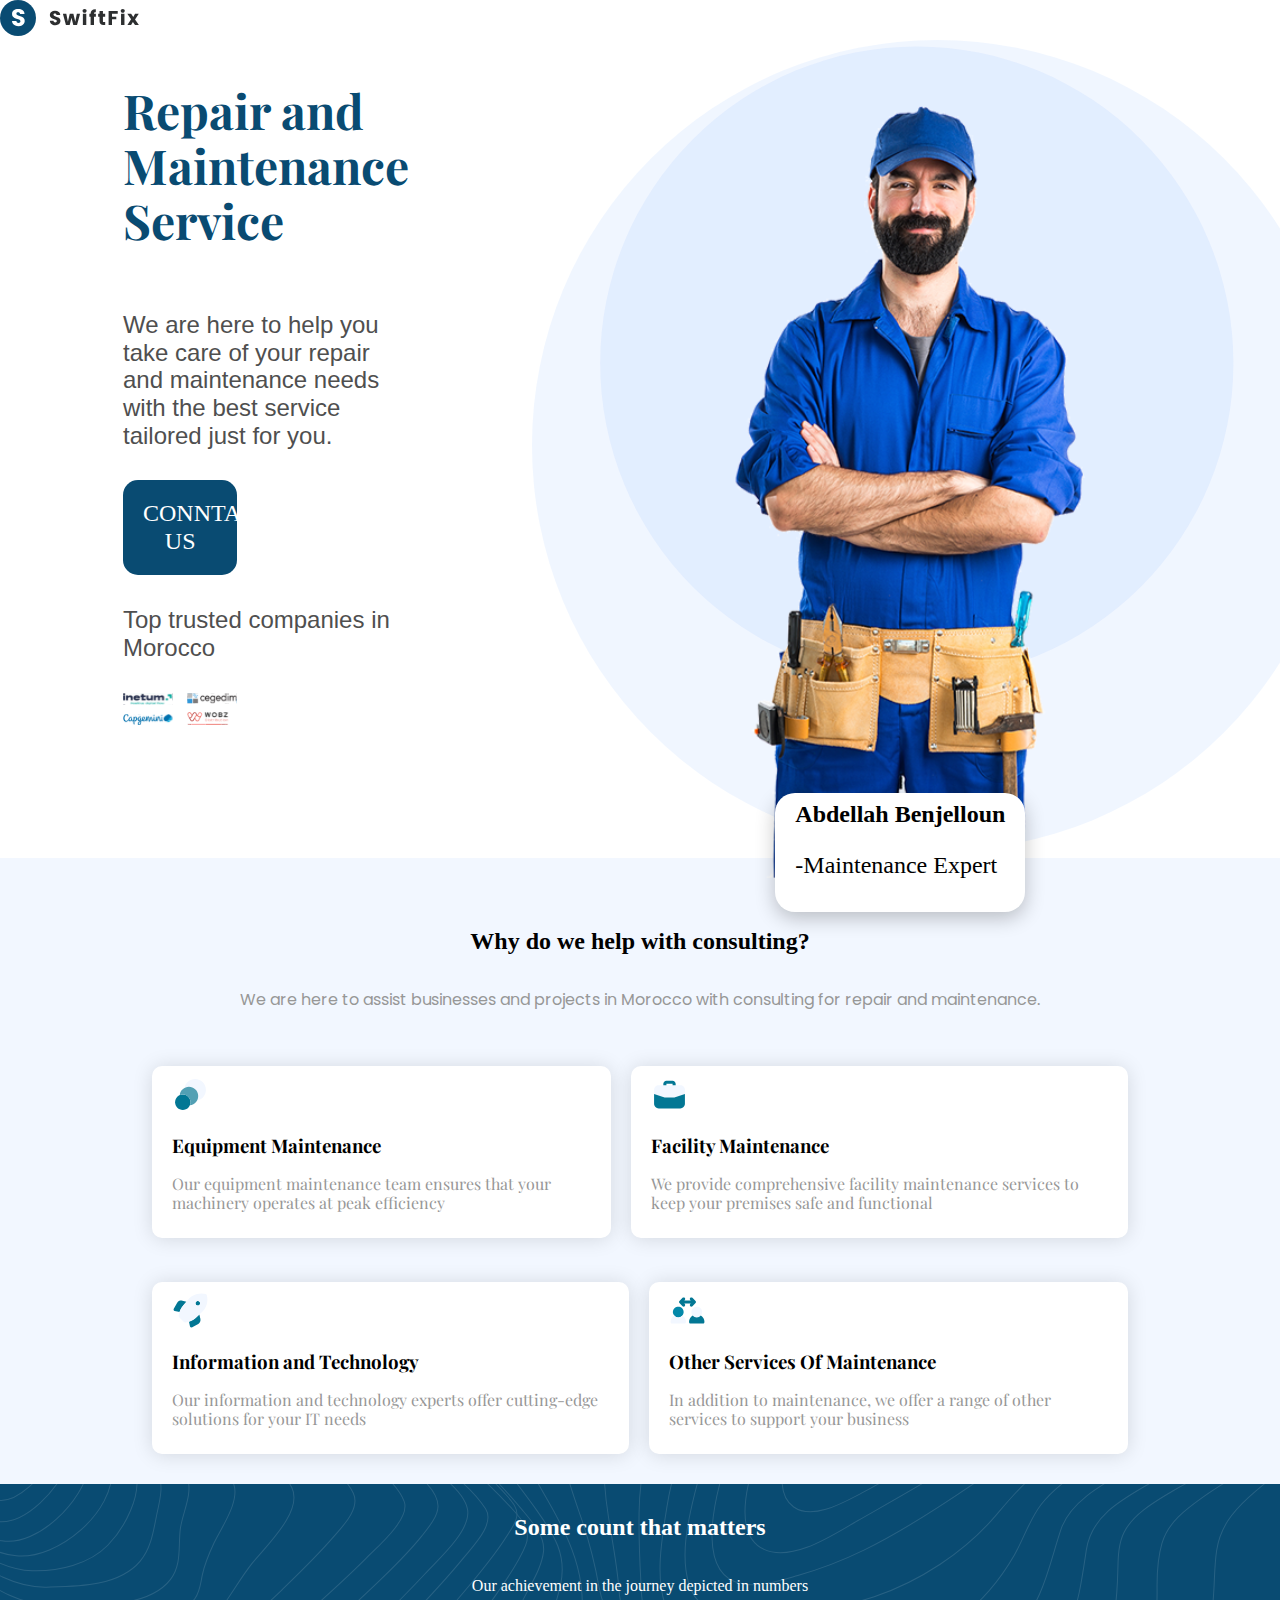
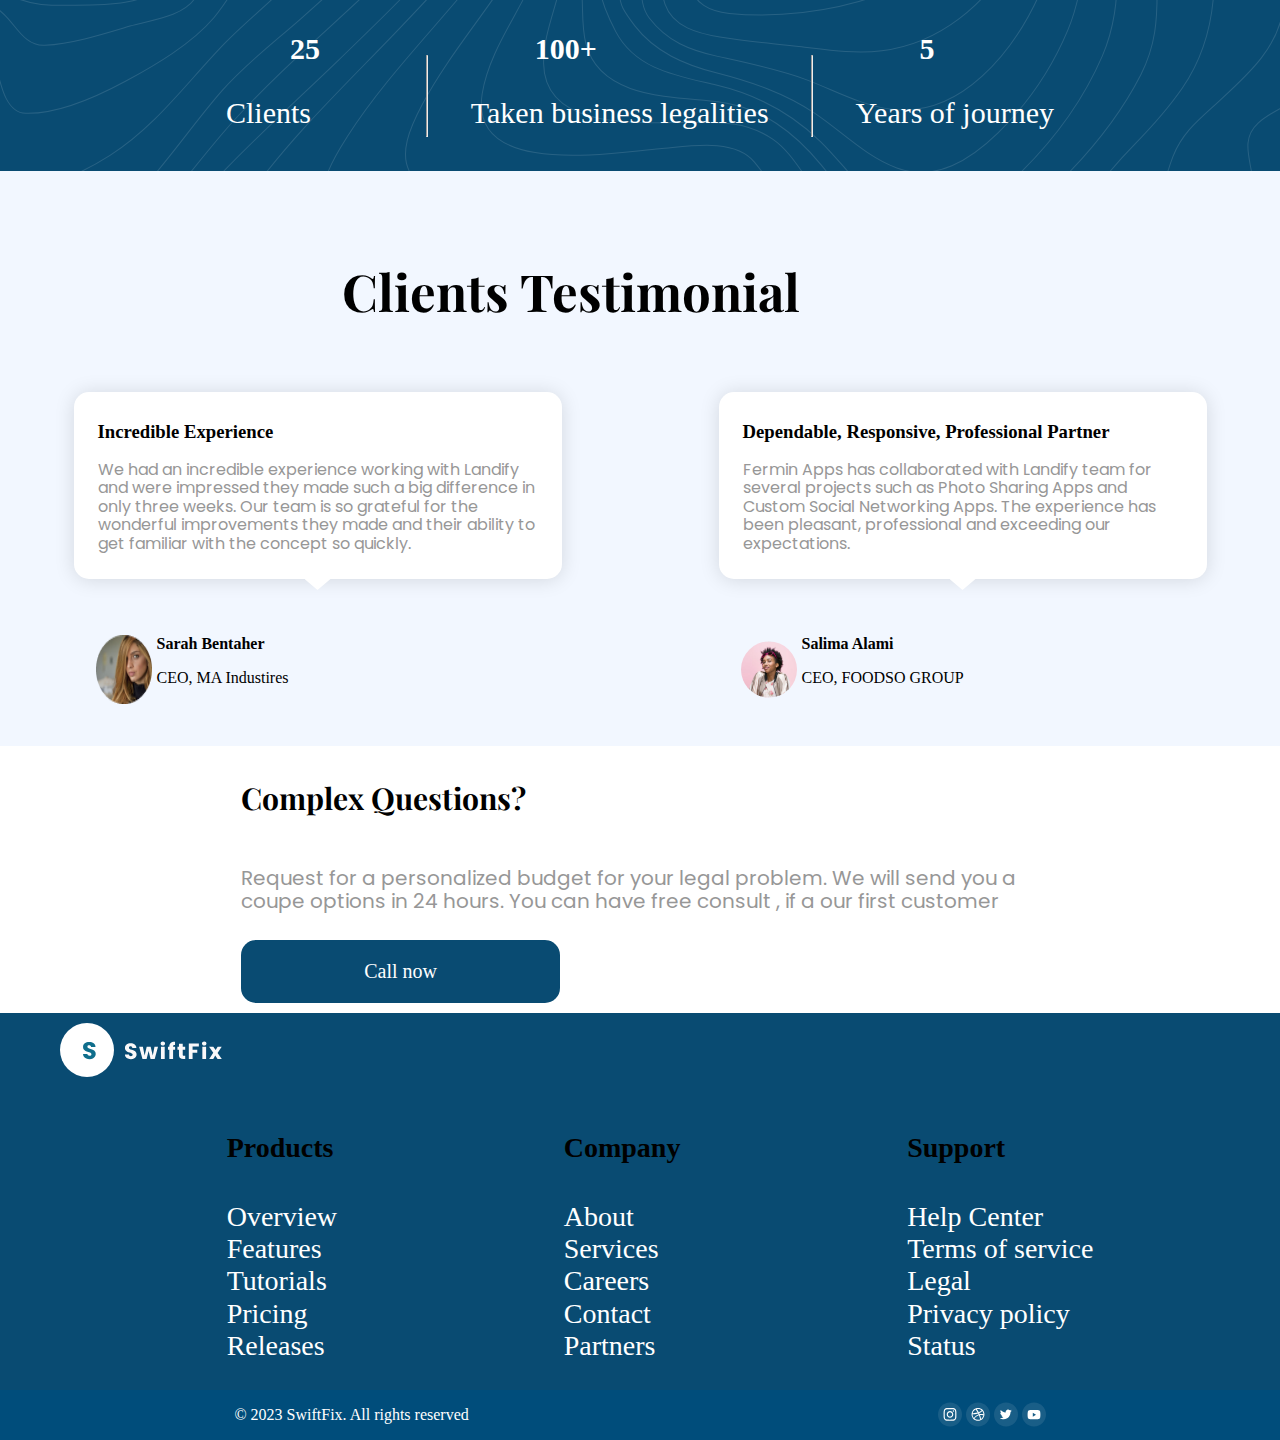
==== index.html @ be4c10df "Responsive_SwiftFix" ====
<!DOCTYPE html>
<html lang="en">
<head>
    <meta charset="UTF-8">
    <meta name="viewport" content="width=device-width, initial-scale=1.0">
    <title>SwiftFix</title>
    <link rel="preconnect" href="https://fonts.googleapis.com">
    <link rel="preconnect" href="https://fonts.gstatic.com" crossorigin>
    <link href="https://fonts.googleapis.com/css2?family=Poppins&display=swap" rel="stylesheet">
    <link href="https://fonts.googleapis.com/css2?family=Playfair+Display&display=swap" rel="stylesheet">
    <link href="https://fonts.googleapis.com/css2?family=Inter&family=Playfair+Display&display=swap" rel="stylesheet">
    <link href="https://fonts.googleapis.com/css2?family=Inter&family=Playfair+Display&family=Poppins:wght@800&display=swap" rel="stylesheet">
    <link href="https://fonts.googleapis.com/css2?family=Inter&family=Playfair+Display:wght@400;900&family=Poppins:wght@800&display=swap" rel="stylesheet">
    <link rel="stylesheet" href="styles/style.css">
    <link rel="stylesheet" href="styles/normalize.css">
</head>
<body>
   <header class="navbar">
    <div class="logo">
        <img src="images/Logo.svg" alt="logo de l'entreprise">
    </div>
    <!-- <ul class="navBar_menu">
        <li class="navbar_item" ><a class="nav_link" href="contact.html">CONTACT</a> </li>
        <li class="navbar_item" ><a class="nav_link" href="#testimonoals">TESTIMONIALS</a> </li>
        <li class="navbar_item"><a class="nav_link" href="about.html">ABOUT</a> </li>
        <li class="navbar_item" ><a class="nav_link"href="service.html">SERVICE</a> </li>
        
    </ul>
    <div class="humburger">
        <span class="bar"></span>
        <span class="bar"></span>
        <span class="bar"></span>
    </div> -->
   </header> 
   <section class="container">
    <div class="first_part">
        <h1>Repair and Maintenance Service</h1>
        <p>We are here to help you take care of your repair and maintenance needs with the best service tailored just for you.</p>
        <button >CONNTACT US</button>
        <p > Top trusted companies in Morocco</p>
        <img src="images/companies.svg" alt="Top trusted companies " >
    </div>
     <div class="second_part">
        <div class="first_img" >
            <img src="images/arriere_plan.svg" alt="arriere plan (blue cercles)" >
        </div>
        <div class="second_img" >
            <img src="images/l'agent.svg" alt="un agent de la societe">
        </div>
        <div class="carte">
            <strong >Abdellah Benjelloun</strong>
            <p >-Maintenance Expert</p>
        </div>
    </div> 
   </section>
   <section class="service_section">
    <div class="consulting">
        <h2>Why do we help with consulting?</h2>
        <p>We are here to assist businesses and projects in Morocco with consulting for repair and maintenance.</p>
    </div>
    <div class="cartes_service">
        <div class="services">
            
            <div class="service_box">
                <img src="images/logo_maintenance.svg" alt="">
                <h3 class="title_size">Equipment Maintenance</h3>
                <p class="paragraph_size">Our equipment maintenance team ensures that your machinery operates at peak efficiency</p>
            </div>
            <div class="service_box">
                <img src="images/Bag.svg" alt="">
                <h3 class="title_size">Facility Maintenance</h3>
                <p class="paragraph_size">We provide comprehensive facility maintenance services to keep your premises safe and functional</p>
            </div>
        </div>
        <div class="services">
            <div class="service_box">
                <img src="images/Rocket.svg" alt="">
                <h3 class="title_size">Information and Technology</h3>
                <p class="paragraph_size">Our information and technology experts offer cutting-edge solutions for your IT needs</p>
            </div>
            <div class="service_box">
                <img src="images/services.svg" alt="">
                <h3 class="title_size">Other Services Of Maintenance</h3>
                <p class="paragraph_size">In addition to maintenance, we offer a range of other services to support your business</p>
            </div>
    </div>
   </section>
   <section class="Achievement">
    <div class="achievement_text">
        <h2>Some count that matters</h2>
        <p>Our achievement in the journey depicted in numbers</p>
    </div>
    <div class="achievement_chiffres">
        <div class="column"> <strong>25</strong>
        <p>Clients</p></div>
        <hr>
        <div class="column"><strong>100+</strong>
        <p>Taken business legalities</p></div>
        <hr>
        <div class="column"><strong>5</strong>
        <p>Years of journey</p></div>
    </div>
   </section>
   <section class="Testimonials">
        <h2>Clients Testimonial</h2>
        <div class="client_testimonial">
    <div class="testimonial">
        <div class="opinion">
            <h3>Incredible Experience</h3>
            <p>We had an incredible experience working with Landify and were impressed they made such a big difference in only three weeks. Our team is so grateful for the wonderful improvements they made and their ability to get familiar with the concept so quickly.</p>
        </div>
        <div class="triangle"></div>
        <div class="client_identity">
            <img src="images/premiere_fille.png" alt="photo d'une fille">
            <div class="info">
                <strong>Sarah Bentaher</strong>
                <p>CEO, MA Industires</p>
            </div>
        </div>
    </div>
    <div class="testimonial">
        <div class="opinion">
            <h3>Dependable, Responsive, Professional Partner</h3>
            <p>Fermin Apps has collaborated with Landify team for several projects such as Photo Sharing Apps and Custom Social Networking Apps. The experience has been pleasant, professional and exceeding our expectations. </p>
        </div>
        <div class="triangle"></div>
        <div class="client_identity">
            <img src="images/deuxiemme_fille.svg" alt="photo d'une fille">
            <div class="info">
                <strong>Salima Alami</strong>
                <p>CEO, FOODSO GROUP</p>
            </div>
        </div>
    </div>
    </div>
   </section>
   <section class="questionning">
        <h2>Complex Questions?</h2>
        <p>Request for a personalized budget for your legal problem. We will send you a coupe options in 24 hours. You can have free consult , if a our first customer</p>
        <button>Call now</button>
   </section>
   <!--start footer section-->
   <footer class="footer_section" >
    <div class="firstPart" >
     <div class="logo">
         <img src="images/logo2_site.svg" alt="dexiemme logo de SwiftFix">
     </div>
     <div class="lists">
         <div >
             <h4>Products</h4>
            <ul > 
             <li><a href=""> Overview</a></li> 
             <li><a href="">Features</a></li> 
             <li><a href="">Tutorials</a></li>
             <li><a href="">Pricing</a></li>
             <li><a href="">Releases</a></li>
            </ul>
         </div>
         <div >
             <h4>Company</h4>
             <ul > 
             <li><a href="">About</a></li>
             <li><a href="">Services</a></li>
             <li><a href="">Careers</a></li>
             <li><a href="">Contact</a></li>
             <li><a href="">Partners</a></li>
             </ul>
         </div>
         <div>
             <h4>Support</h4>
             <ul >
             <li><a href="">Help Center</a></li>
             <li><a href="">Terms of service</a></li>
             <li><a href="">Legal</a></li>
             <li><a href="">Privacy policy</a></li>
             <li><a href="">Status</a></li>
             </ul>
         </div>
      </div>
    </div>
    <div class="secondPart" >
         <div class="rights">
             <p>
                 &copy; <span id="displayDateYear"></span>  2023 SwiftFix. All rights reserved
               </p>
         </div>
         <div class="social_media">
             <img src="images/instagram.svg" alt="logo d'instagram">
             <img src="images/internet.svg" alt="logo d'internet" >
             <img src="images/twitter.svg" alt="logo de twitter">
             <img src="images/youtube.svg" alt="logo de youtube">
         </div>
    </div>  
 </footer>
<!--end footer section-->
</body>
</html>
---- styles/style.css ----
.container .first_part{
    display: flex;
    flex-direction: column;
    gap: 7px;
    padding: 10px 32px;
}
h1{
    font-size: 36px;
    color: rgba(9, 75, 114, 1);
    font-family: 'Playfair Display' , Bold , sans-serif;
}
.first_part p{
    font-family: 'Plus Jakarta Sans', Medium, sans-serif;
    color: rgba(79, 79, 79, 1);
}
.service_section{
    background-color: rgba(242, 247, 255, 1);
    padding: 20px 0px;
}
.consulting{
    display: flex;
    flex-direction: column;
    padding: 30px 43px;
    align-items: center;
}
.cartes_service{
    display: flex;
    flex-wrap: wrap;
    gap: 24px;
}
.consulting p{
    font-family: 'Poppins', 'Regular', sans-serif;
    color: rgba(151, 151, 151, 1);
}
.cartes_service .services{
    padding: 10px 45px;
    display: flex;
    flex-direction: column;
    gap: 20px;
}
.services p{
    color: rgba(151, 151, 151, 1);
}
.services .service_box{
    background-color: white;
    border-radius: 10px;
    box-shadow: 0px 1px 20px 0px #00000021;
    padding: 10px 20px;
    font-family: 'Playfair Display', 'Regular', sans-serif;
} 
.Achievement{
    background-image: url(../images/achievement1.svg); 
    color: white;
}
.achievement_text{
    padding: 10px 26px;
    display: flex;
    flex-direction: column;
    align-items: center;
}
.achievement_chiffres{
    display: flex;
    flex-direction: column;
    align-items: center;
}
.achievement_chiffres strong{
    padding: 0px 64px;
}
.Testimonials{
    background-color: rgba(242, 247, 255, 1);
    padding: 20px 30px;
}
.Testimonials h2{
    font-family: 'Playfair Display', Bold, sans-serif;
    font-size: 25px;
    padding: 29px 62px;
}
.client_testimonial{
    display: flex;
    flex-direction: column;
    gap: 20px;
}
.testimonial .opinion{
    background-color: white;
    padding: 10px 24px;
    border-radius: 15px;
    box-shadow: 0px 1px 20px 0px #00000021;
}
.opinion p{
    font-family: 'Poppins', 'Regular' , sans-serif;
    color: rgba(151, 151, 151, 1);
}
.triangle{
    clip-path: polygon(100% 0, 0 0, 50% 32%);
    height: 34px;
    margin: 0 auto;
    background-color: white;
     width: 26px;
}
.testimonial .client_identity{
    display: flex;
    padding: 22px;
    gap: 5px;
}
.questionning{
    display: flex;
    flex-direction: column;
    gap: 7px;
    padding: 10px 26px;
}
.questionning p {
    font-family: 'Poppins', 'Regular', sans-serif;
    color: rgba(151, 151, 151, 1);
}
.questionning h2{
    font-family: 'Playfair Display', Bold , sans-serif;
}
.footer_section .firstPart{
    background-color: rgba(9, 75, 114, 1);
}
.firstPart .logo{
    padding: 10px 60px;
}
.footer_section .lists{
    display: flex;
    flex-direction: column;
    align-items: center;
}
.firstPart .lists ul{
    list-style-type: none;
}
.firstPart .lists h4{
    padding-left: 40px;
}
.firstPart .lists ul li a{
    text-decoration: none;
    color: white;
}
.footer_section .secondPart{
    background-color: rgba(0, 77, 123, 1);
    display: flex;
    flex-direction: row;
    justify-content: space-around;
    color: white;
}
.secondPart .social_media{
    padding-top: 12px;
}

@media  (max-width: 767px) {
    .container .second_part{
        display: none;
    }
    button{
        background-color: rgba(9, 75, 114, 1);
        color: white;
        border: none;
        border-radius: 15px;
        cursor: pointer;
        padding: 20px 55px;
        font-family: 'Poppins','Regular', sans-serif;
    }
    .about_us{
        padding: 47px;
    }
    .about_us .deuxiemme_partie img{
        padding: 25px 2px;
        max-width: 100%;
        height: auto;
    }
    .service{
        display: flex;
        flex-direction: column;
        padding: 27px;
    }
    .service .premier_service img{
        max-width: 100%;
        height: auto;
    }
    .contact_section{
        display: flex;
        flex-direction: column;
        padding: 10px 30px;
        gap: 20px;
    }
    .contact_section h2{
        font-family: Inter, Bold,sans-serif;
        font-size: 31px;
    }
    .contact_section input{
        border: none;
        background-color: rgba(217, 217, 217, 1);
        width: 100%;
        padding: 15px 3px;
    }
    .contact_section .message_case input{
        padding-bottom: 41px;
        padding-top: 33px;
    }
}
@media (min-width: 768px) and (max-width: 1024px) {
    .container {
        display: flex;
    }
    .container .first_part{
        display: flex;
        flex-direction: column;
        gap: 7px;
        padding: 10px 123px;
    }
    .container .first_part img{
        width: 40%;
    }
    .container .second_part .first_img{
        display: none;
    }
    .container .second_part .second_img img {
        max-width: 100%;
        height: auto;
    }
    .container .second_part .carte {
        position: absolute;
        background-color: white;
        border: none;
        border-radius: 20px;
        top: 71%;
        right: 7%;
        padding: 8px 20px;
        box-shadow: 0px 6px 20px 0px #0000003d;
    }

    .cartes_service .services{
        padding: 10px 45px;
        display: flex;
        flex-direction: row;
        gap: 20px;
    }
    .achievement_chiffres{
        display: flex;
        flex-direction: row;
        padding: 10px 105px;
    }
    .achievement_chiffres hr{
        height: 80px;
    }
    .client_testimonial{
        display: flex;
        flex-direction: row;
        gap: 10px;
    }
    .Testimonials h2{
        font-family: 'Playfair Display', Bold, sans-serif;
        font-size: 25px;
        padding: 29px 312px;
    }
    .questionning{
        display: flex;
        flex-direction: column;
        gap: 7px;
        padding: 46px 26px;
    }
    .footer_section .lists{
        display: flex;
        flex-direction: row;
        justify-content: space-evenly;
    }
    button{
        background-color: rgba(9, 75, 114, 1);
        color: white;
        border: none;
        border-radius: 15px;
        cursor: pointer;
        padding: 20px;
        font-family: 'Poppins','Regular', sans-serif;
        width: 40%;
    }
    .about_us{
        display: flex;
        gap: 45px;
        font-size: 13px;
        padding: 0px 40px;
        flex-direction: row;
    }
    .about_us .premiere_partie{
        width: 52%;
    }
    .about_us .deuxiemme_partie img{
        width: 78%;
    }
    .service{
        display: flex;
        padding: 10px 54px;
    }
    .service .premier_service img{
        width: 85%;
    }
    .service .deuxieme_service{
        width: 50%;
    }
    .contact_section{
        display: flex;
        flex-direction: column;
        padding: 10px 30px;
        gap: 20px;
    }
    .contact_section h2{
        font-family: Inter, Bold,sans-serif;
        font-size: 31px;
    }
    .contact_section input{
        border: none;
        background-color: rgba(217, 217, 217, 1);
        width: 100%;
        padding: 15px 3px;
    }
    .contact_section .message_case input{
        padding-bottom: 41px;
        padding-top: 33px;
    }
}
@media (min-width: 1025px) and (max-width: 1440px){
    .container {
        display: flex;
        font-size: 24px;
    }
    .container .first_part{
        display: flex;
        flex-direction: column;
        gap: 7px;
        padding: 10px 123px;
    }
    .container .first_part img{
        width: 40%;
    }
    .container .second_part{
        position: relative;
    }
    /* .container .second_part .first_img img{
        position: absolute;
        top: 8%;
        left: 19%;
    } */
    .container .second_part .second_img img {
        position: absolute;
        top: 8%;
        left: 19%;
    }
    .container .second_part .carte {
        position: absolute;
        background-color: white;
        border: none;
        border-radius: 20px;
        top: 92%;
        right: 35%;
        padding: 8px 20px;
        box-shadow: 0px 6px 20px 0px #0000003d;
    }
    .service_section{
        background-color: rgba(242, 247, 255, 1);
        padding: 20px 107px;
        font-size: 16px;
    }
    .cartes_service .services{
        padding: 10px 45px;
        display: flex;
        flex-direction: row;
        gap: 20px;
    }
    .achievement_chiffres{
        display: flex;
        flex-direction: row;
        padding: 10px 226px;
        font-size: 30px;
    }
    .achievement_chiffres hr{
        height: 80px;
    }
    .client_testimonial{
        display: flex;
        flex-direction: row;
        gap: 70px;
        justify-content: space-around;
    }
    .testimonial{
        width: 40%;
    }
    .Testimonials{
        background-color: rgba(242, 247, 255, 1);
        padding: 20px 30px;
        font-size: 16px;
    }
    .Testimonials h2{
        font-family: 'Playfair Display', 'Bold', sans-serif;
        font-size: 51px;
        padding: 29px 312px;
    }
    .footer_section .lists{
        display: flex;
        flex-direction: row;
        justify-content: space-evenly;
    }
    .questionning{
        display: flex;
        flex-direction: column;
        gap: 7px;
        padding: 10px 241px;
        font-size: 20px;
    }
    .footer_section .firstPart{
        background-color: rgb(9, 75, 114);
        font-size: 28px;
    }
    button{
        background-color: rgba(9, 75, 114, 1);
        color: white;
        font-size: 10px;
        border: none;
        border-radius: 15px;
        cursor: pointer;
        padding: 20px;
        font-family: 'Poppins','Regular', sans-serif;
        width: 40%;
    }
    .about_us{
        display: flex;
        gap: 89px;
        padding: 10px 120px;
    }
    .about_us .premiere_partie{
        width: 52%;
         font-size: 25px;
    }
    .about_us .deuxiemme_partie img{
        width: 91%;
    }
    .service{
        display: flex;
        gap: 60px;
        padding: 66px 127px;
    }
    .service .premier_service img{
        width: 90%;
    }
    .service .deuxieme_service{
        width: 40%;
        font-size: 22px;
        padding-top: 55px;
    }
    .contact_section{
        display: flex;
        flex-direction: column;
        padding: 10px 30px;
        gap: 20px;
    }
    .contact_section h2{
        font-family: Inter, Bold,sans-serif;
        font-size: 31px;
    }
    .contact_section input{
        border: none;
        background-color: rgba(217, 217, 217, 1);
        width: 100%;
        padding: 15px 3px;
    }
    .contact_section button{
        background-color: rgba(9, 75, 114, 1);
        color:white;
        padding: 14px;
        border: none;
        border-radius: 15px;
        cursor: pointer;
        margin-right: 933px;  
    }
    .contact_section .message_case input{
        padding-bottom: 41px;
        padding-top: 33px;
    }
}
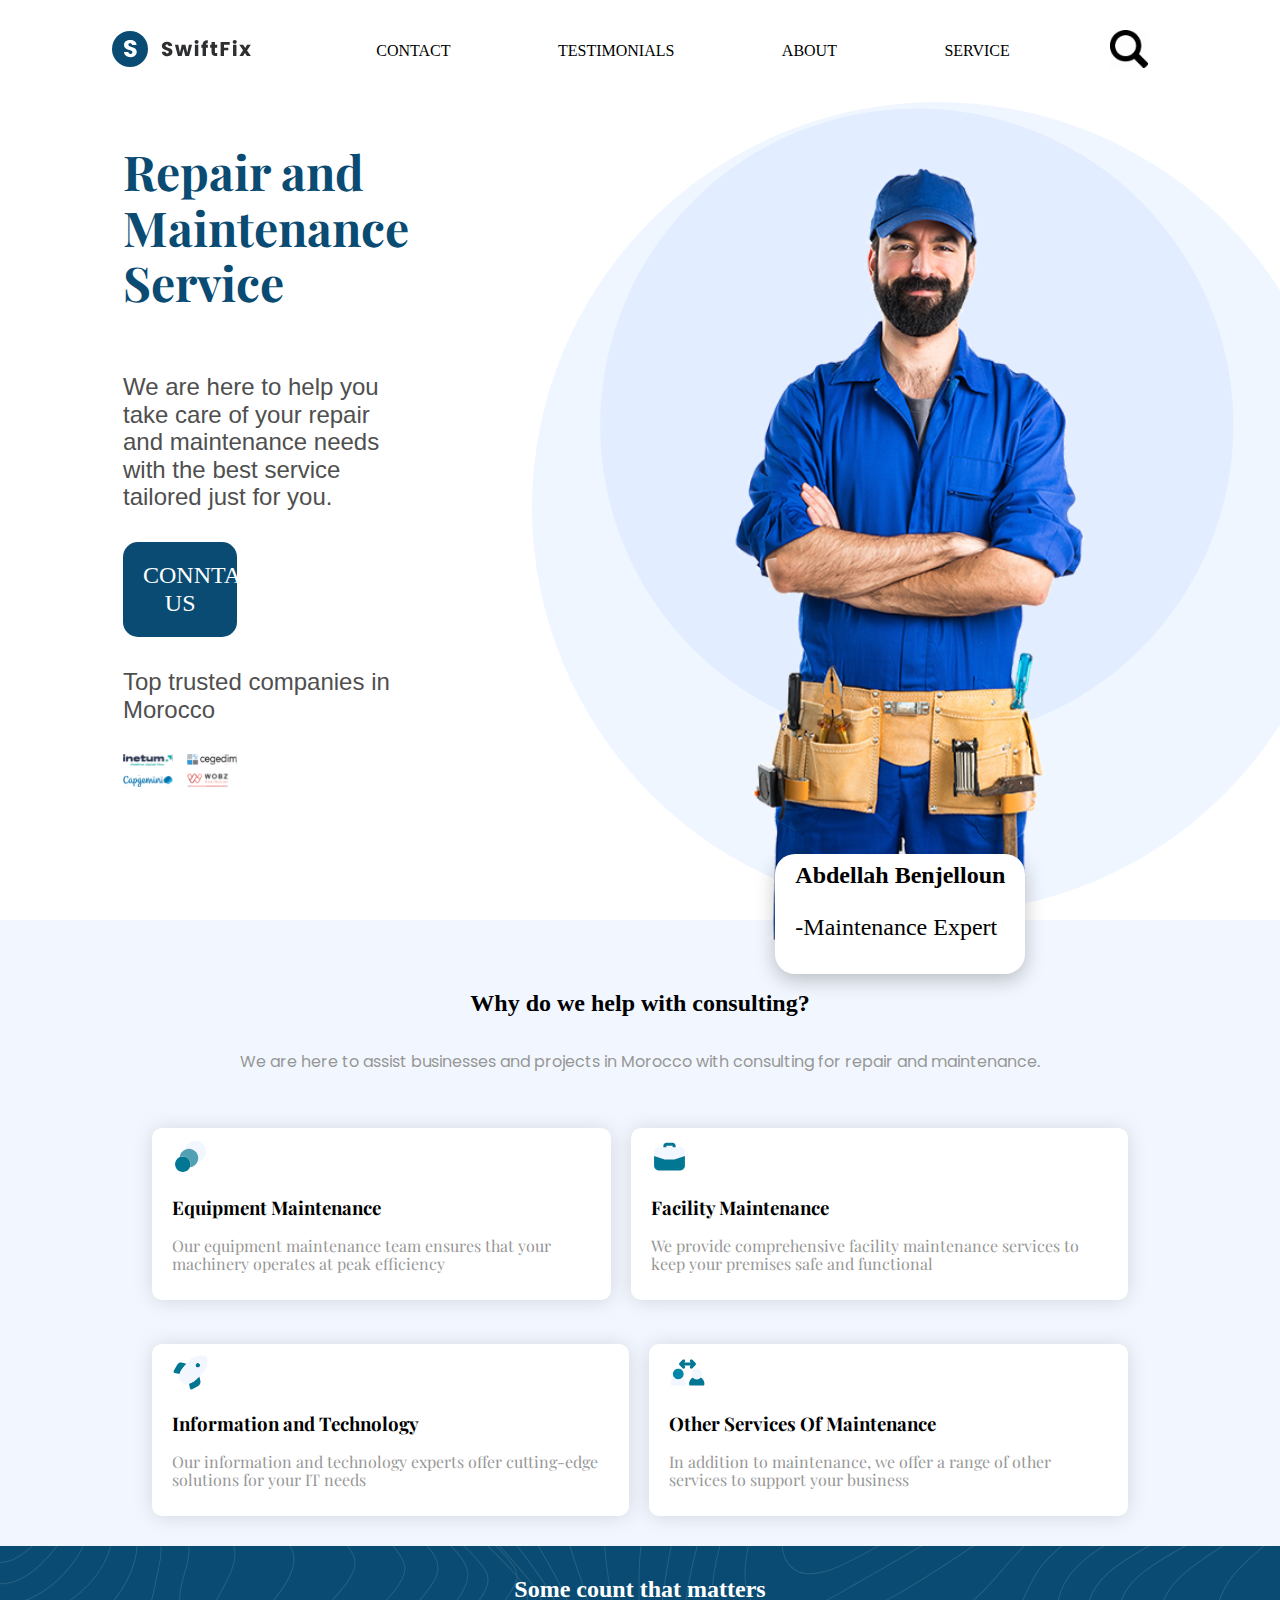
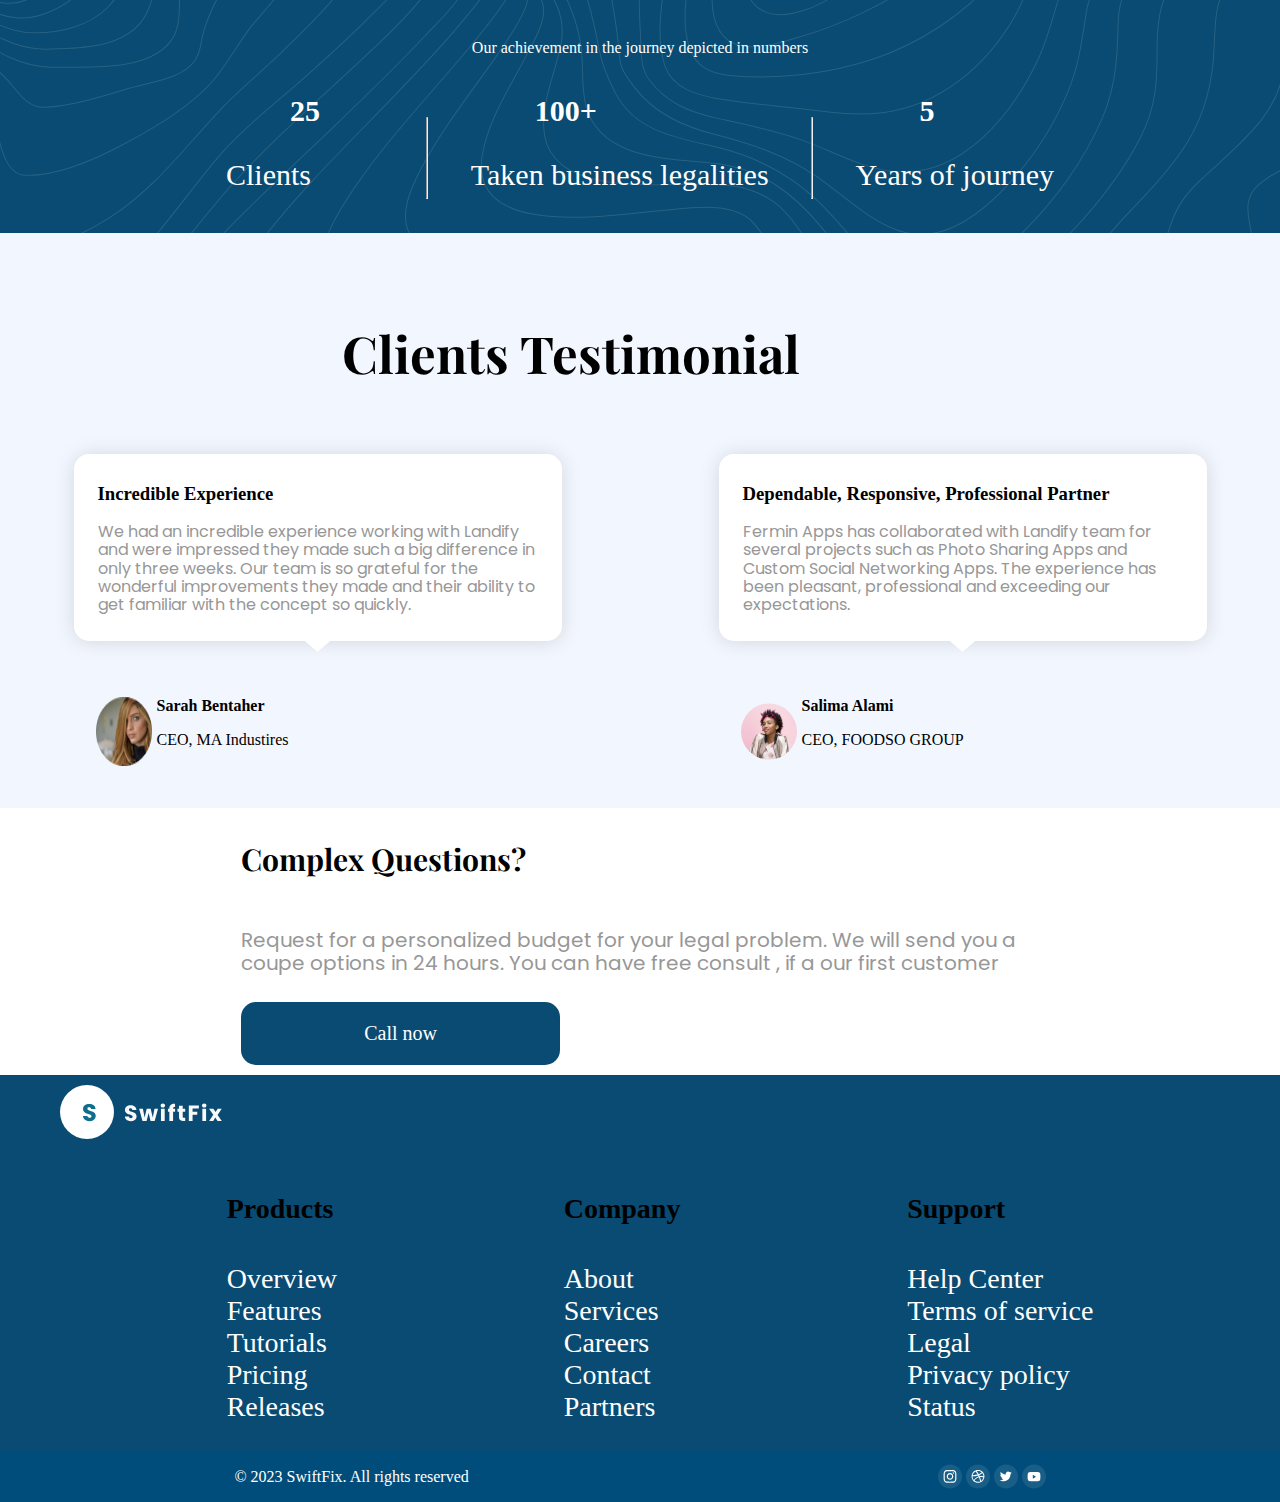
==== commit 111b66ef: "First commit" ====
--- a/index.html
+++ b/index.html
@@ -15,23 +15,23 @@
     <link rel="stylesheet" href="styles/normalize.css">
 </head>
 <body>
-   <header class="navbar">
+   <nav id="nav" class="active">
     <div class="logo">
         <img src="images/Logo.svg" alt="logo de l'entreprise">
     </div>
-    <!-- <ul class="navBar_menu">
-        <li class="navbar_item" ><a class="nav_link" href="contact.html">CONTACT</a> </li>
-        <li class="navbar_item" ><a class="nav_link" href="#testimonoals">TESTIMONIALS</a> </li>
-        <li class="navbar_item"><a class="nav_link" href="about.html">ABOUT</a> </li>
-        <li class="navbar_item" ><a class="nav_link"href="service.html">SERVICE</a> </li>
+    <ul>
+        <li><a href="contact.html">CONTACT</a> </li>
+        <li><a href="#testimonoals">TESTIMONIALS</a> </li>
+        <li><a href="about.html">ABOUT</a> </li>
+        <li><ahref="service.html">SERVICE</a> </li>
         
     </ul>
-    <div class="humburger">
-        <span class="bar"></span>
-        <span class="bar"></span>
-        <span class="bar"></span>
-    </div> -->
-   </header> 
+    <div id="icons"></div>
+    <div class="search-container">
+        <input type="text" placeholder="Search..." id="search-input">
+        <button class="button_search" onclick="toggleSearch()"><img src="images/search_icone.jpg" alt="Search Icon"></button>
+    </div>
+</nav> 
    <section class="container">
     <div class="first_part">
         <h1>Repair and Maintenance Service</h1>
@@ -53,6 +53,7 @@
         </div>
     </div> 
    </section>
+   <!--start service section-->
    <section class="service_section">
     <div class="consulting">
         <h2>Why do we help with consulting?</h2>
@@ -193,5 +194,6 @@
     </div>  
  </footer>
 <!--end footer section-->
+<script src="../index.js"></script>
 </body>
 </html>--- a/styles/style.css
+++ b/styles/style.css
@@ -1,4 +1,40 @@
-
+li{
+    list-style: none;
+}
+a{
+    text-decoration: none;
+    color: black;
+}
+a:hover{
+    color: blue;
+}
+nav{
+    display: flex;
+    justify-content: space-between;
+    align-items: center;
+    padding: 10px 112px;
+}
+nav ul{
+    display: flex;
+    justify-content: space-between;
+    width: 60%;
+}
+#icons{
+    cursor: pointer;
+    display: none;
+}
+#search-input {
+    display: none;
+} 
+.button_search{
+    background-color: white;
+    width: 125px;
+}
+.button_search img{
+    border-style: none;
+    width: 100%;
+    height: auto;
+}
 .container .first_part{
     display: flex;
     flex-direction: column;
@@ -147,8 +183,55 @@
 .secondPart .social_media{
     padding-top: 12px;
 }
-
+.FAQ_section{
+    background-color: rgba(242, 247, 255, 1);
+    display: flex;
+    justify-content: space-between;
+    text-align: center;
+    flex-direction: column;
+}
+.faq{
+    display: flex;
+    flex-direction: column;
+    gap: 20px;
+}
+.title{
+    font-size: 30px;
+}
 @media  (max-width: 767px) {
+    #icons{
+        display: block;
+    }
+    #icons:before{
+        content: "\2630";
+    }
+    .active #icons:before{
+        content: "\2715";
+    }
+    nav{
+        display: flex;
+        justify-content: space-between;
+        align-items: center;
+        padding: 10px 58px;
+    }
+    nav ul{
+        position: fixed;
+        left: -110%;
+        top: 5%;
+        flex-direction: column;
+        background-color: rgb(222, 215, 215);
+        width: 100%;
+        text-align: center;
+    }
+    nav li{
+        padding: 4px 0px;
+    }
+    nav li:hover{
+        background-color:rgb(217, 200, 200);
+    }
+    nav.active ul{
+        left: 0;
+    }
     .container .second_part{
         display: none;
     }
@@ -200,6 +283,19 @@
     }
 }
 @media (min-width: 768px) and (max-width: 1024px) {
+    .button_search{
+        background-color: white;
+        width: 78px;
+    }
+    .search_container{
+        padding: 10px 36px;
+    }
+    nav ul{
+        display: flex;
+        justify-content: space-between;
+        width: 60%;
+        gap: 20px;
+    }
     .container {
         display: flex;
     }
@@ -320,6 +416,10 @@
     }
 }
 @media (min-width: 1025px) and (max-width: 1440px){
+    .button_search{
+        background-color: white;
+        width: 78px;
+    }
     .container {
         display: flex;
         font-size: 24px;
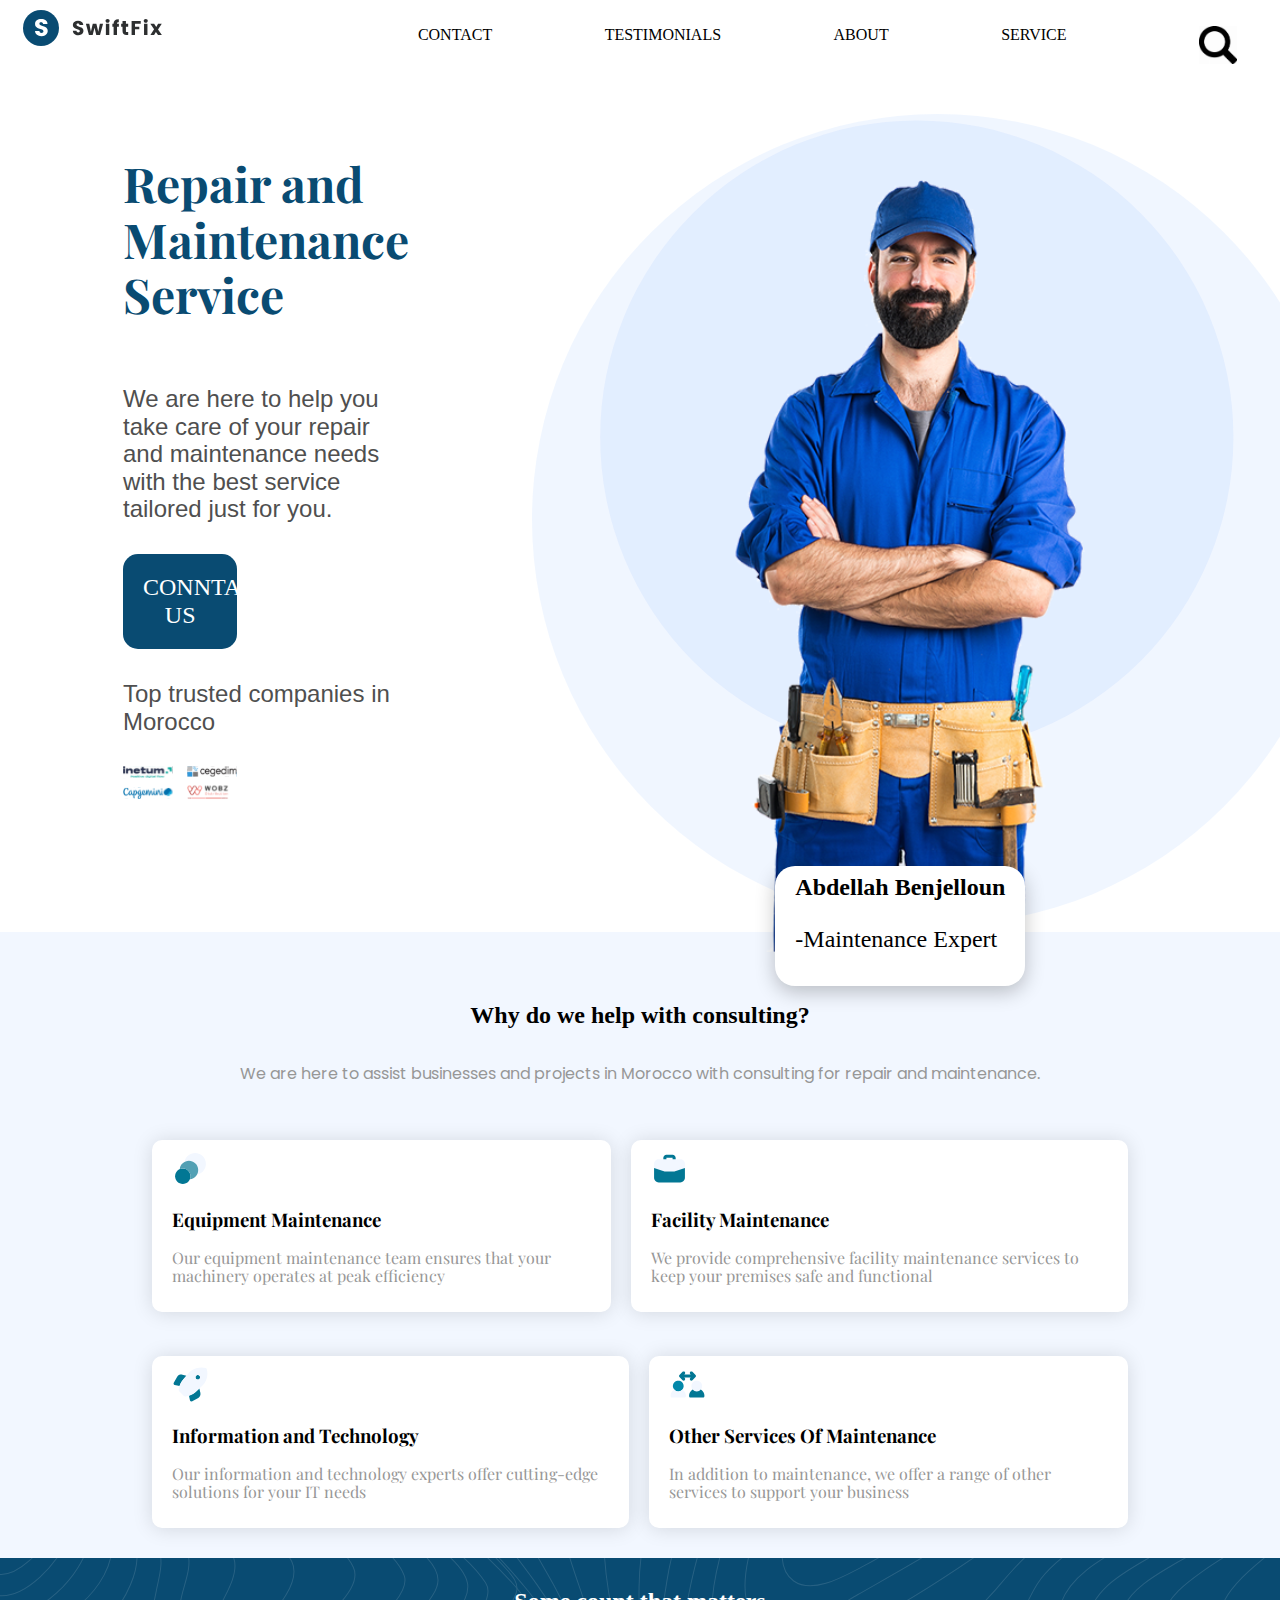
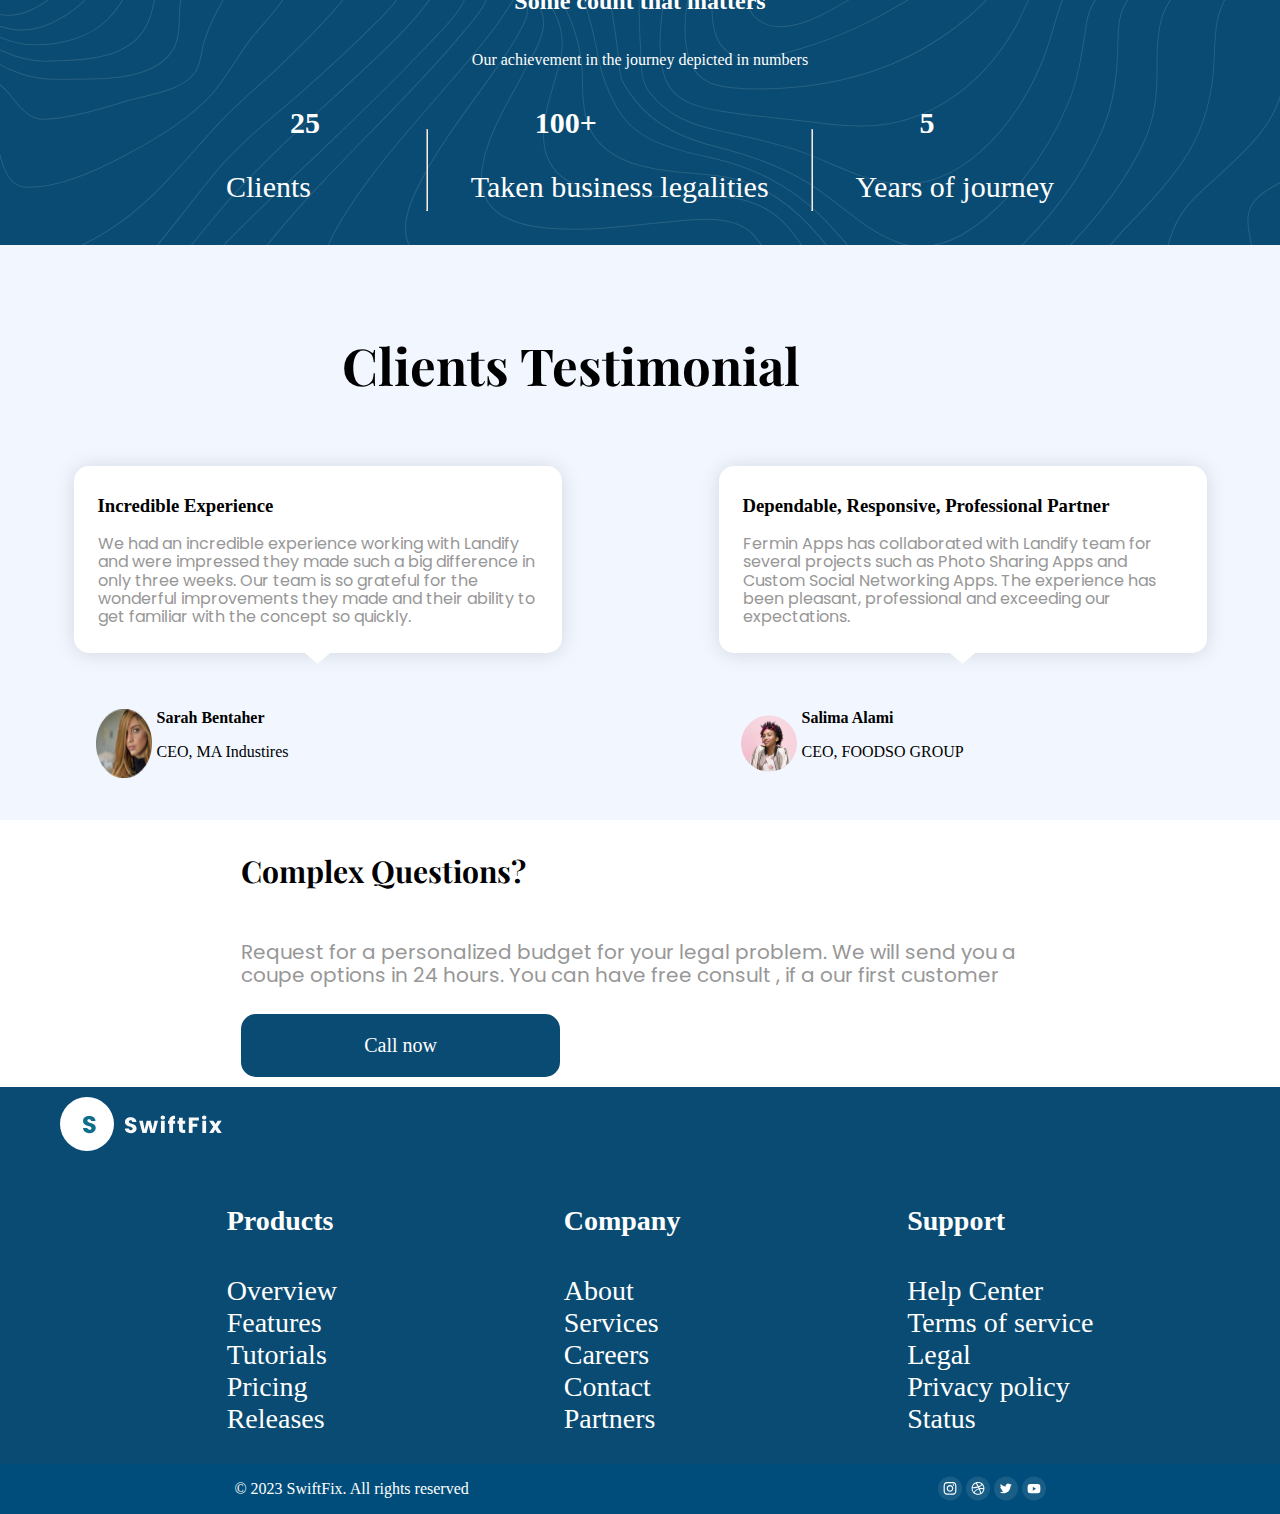
==== commit 5a537c82: "adding form validation" ====
--- a/index.html
+++ b/index.html
@@ -17,20 +17,19 @@
 <body>
    <nav id="nav" class="active">
     <div class="logo">
-        <img src="images/Logo.svg" alt="logo de l'entreprise">
+      <a href="index.html"><img src="images/Logo.svg" alt="logo de l'entreprise"></a>
     </div>
     <ul>
         <li><a href="contact.html">CONTACT</a> </li>
         <li><a href="#testimonoals">TESTIMONIALS</a> </li>
         <li><a href="about.html">ABOUT</a> </li>
         <li><ahref="service.html">SERVICE</a> </li>
-        
+        <li class="search-container">
+            <input type="text" placeholder="Search..." id="search-input">
+            <button class="button_search" onclick="toggleSearch()"><img src="images/search_icone.jpg" alt="Search Icon"></button>
+        </li>
     </ul>
     <div id="icons"></div>
-    <div class="search-container">
-        <input type="text" placeholder="Search..." id="search-input">
-        <button class="button_search" onclick="toggleSearch()"><img src="images/search_icone.jpg" alt="Search Icon"></button>
-    </div>
 </nav> 
    <section class="container">
     <div class="first_part">
--- a/styles/style.css
+++ b/styles/style.css
@@ -11,13 +11,13 @@
 nav{
     display: flex;
     justify-content: space-between;
-    align-items: center;
-    padding: 10px 112px;
+    padding: 10px 23px;
 }
 nav ul{
     display: flex;
     justify-content: space-between;
-    width: 60%;
+    width: 68%;
+    gap: 20px;
 }
 #icons{
     cursor: pointer;
@@ -28,7 +28,8 @@
 } 
 .button_search{
     background-color: white;
-    width: 125px;
+    width: 57px;
+    padding-top: 0px;
 }
 .button_search img{
     border-style: none;
@@ -162,6 +163,7 @@
     display: flex;
     flex-direction: column;
     align-items: center;
+    color: white;
 }
 .firstPart .lists ul{
     list-style-type: none;
@@ -194,10 +196,33 @@
     display: flex;
     flex-direction: column;
     gap: 20px;
+    border-bottom: 3px solid black;
+    cursor: pointer;
+}
+.question h3{
+    font-size: 20px;
+}
+.answer{
+    max-height: 0;
+    overflow: hidden;
+}
+.answer p{
+    padding: 0px 20px;
+    font-size: 18px;
 }
 .title{
     font-size: 30px;
 }
+.faq.active .answer{
+    max-height: 200px;
+}
+.error {
+    color: red;
+  }
+
+  .success {
+    color: green;
+  }
 @media  (max-width: 767px) {
     #icons{
         display: block;
@@ -208,6 +233,16 @@
     .active #icons:before{
         content: "\2715";
     }
+    .button_search{
+        display: block;
+        margin-left: 104px;
+    }
+    .button_search img{
+        display: block;
+        width: 16px;
+        margin-top: 3px;
+        margin-bottom: -14px;
+    }
     nav{
         display: flex;
         justify-content: space-between;
@@ -216,7 +251,7 @@
     }
     nav ul{
         position: fixed;
-        left: -110%;
+        left: -130%;
         top: 5%;
         flex-direction: column;
         background-color: rgb(222, 215, 215);
@@ -244,6 +279,14 @@
         padding: 20px 55px;
         font-family: 'Poppins','Regular', sans-serif;
     }
+    .footer_section .secondPart{
+        background-color: rgba(0, 77, 123, 1);
+        display: flex;
+        flex-direction: column;
+        justify-content: space-around;
+        color: white;
+        align-items: center;
+    }
     .about_us{
         padding: 47px;
     }
@@ -285,7 +328,8 @@
 @media (min-width: 768px) and (max-width: 1024px) {
     .button_search{
         background-color: white;
-        width: 78px;
+        width: 57px;
+        padding-top: 0px;
     }
     .search_container{
         padding: 10px 36px;
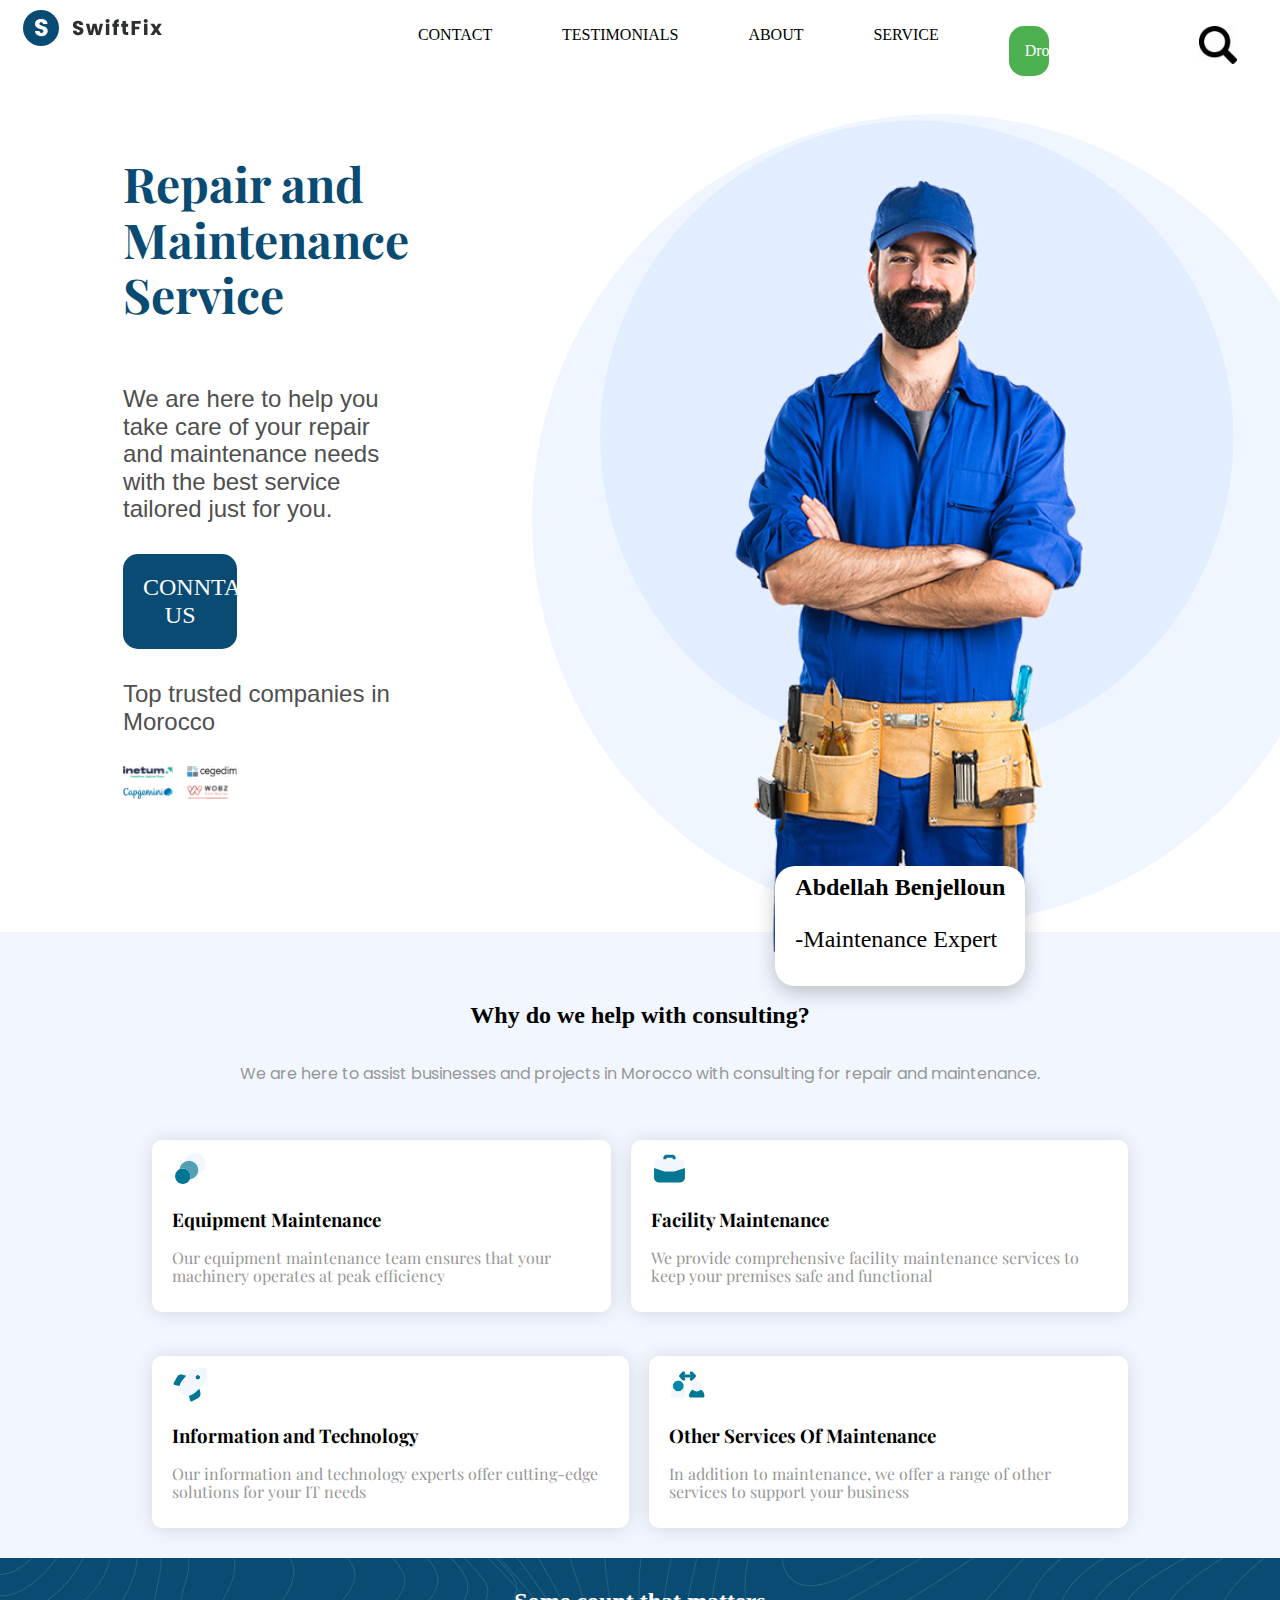
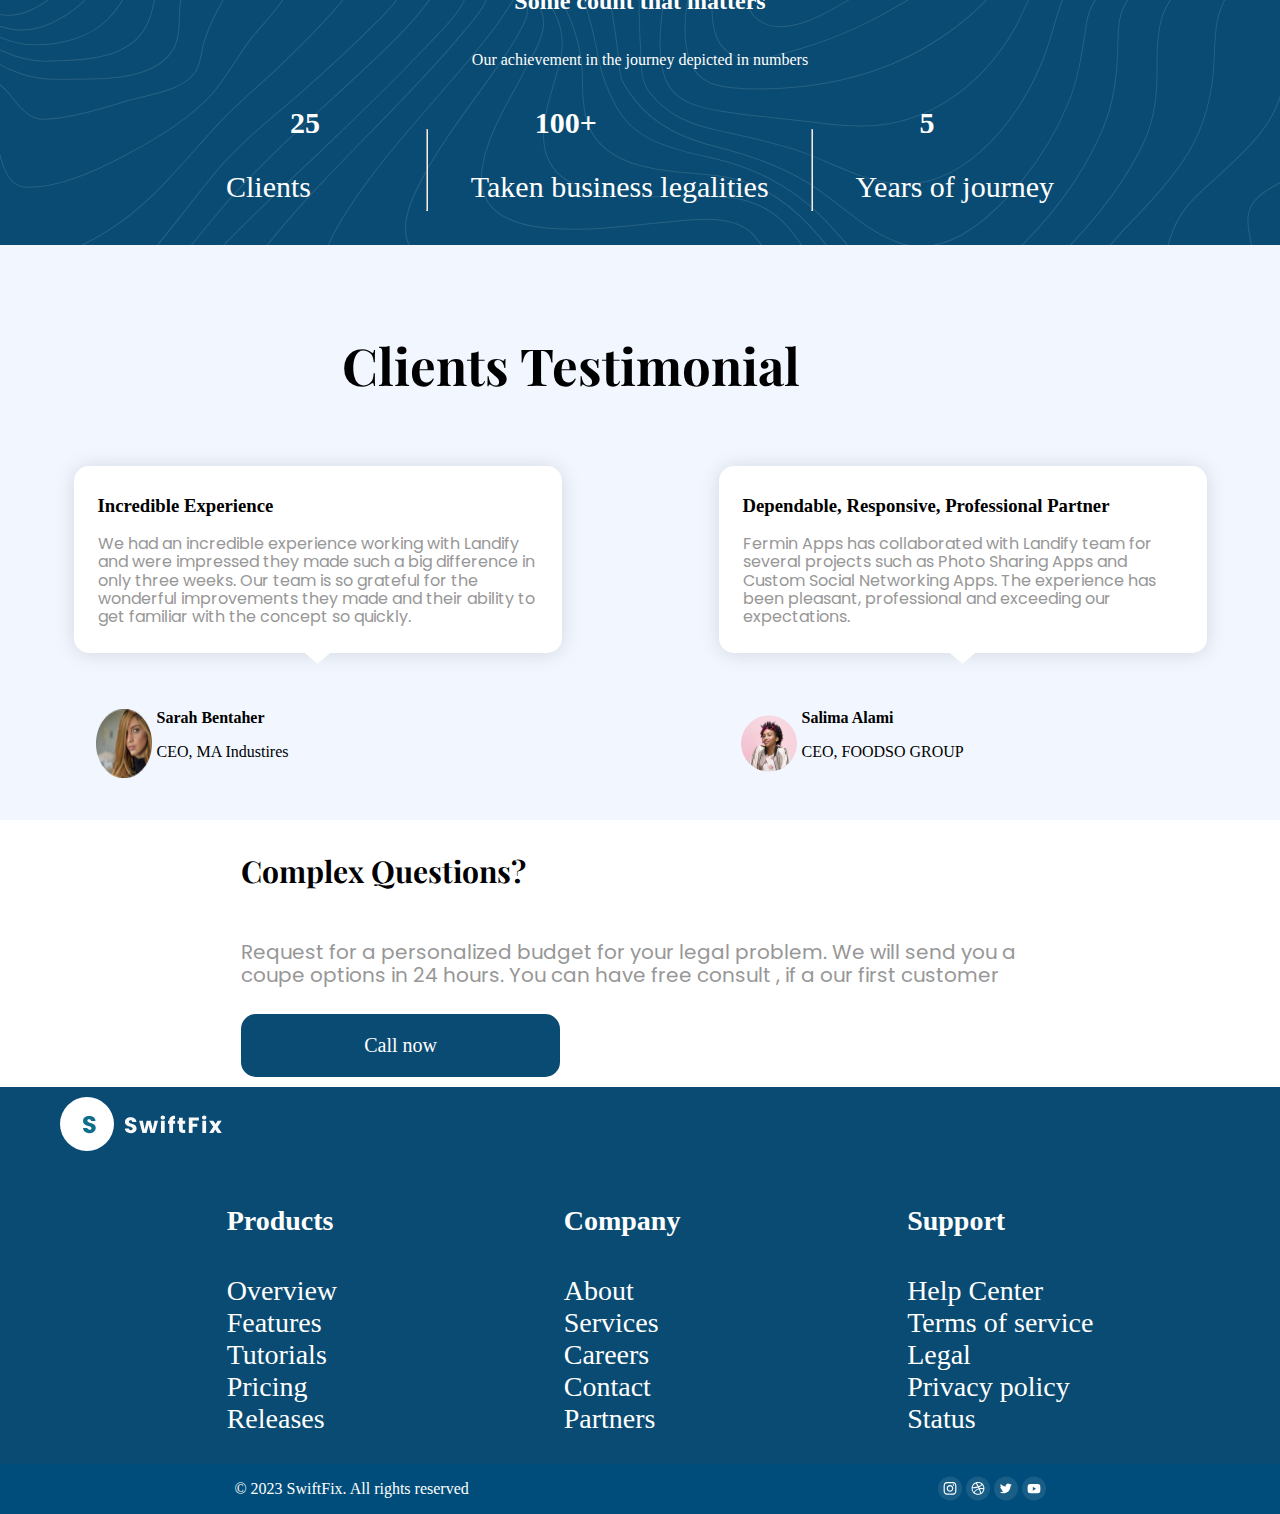
==== commit e6107f3a: "add dropdown services" ====
--- a/index.html
+++ b/index.html
@@ -23,7 +23,16 @@
         <li><a href="contact.html">CONTACT</a> </li>
         <li><a href="#testimonoals">TESTIMONIALS</a> </li>
         <li><a href="about.html">ABOUT</a> </li>
-        <li><ahref="service.html">SERVICE</a> </li>
+        <li><a href="service.html">SERVICE</a> </li>
+        <div class="dropdown">
+            <button onclick="myFunction()" class="dropbtn">Dropdown</button>
+            <div id="myDropdown" class="dropdown-content">
+              <a href="#">Equipment</a>
+              <a href="#">Facility</a>
+              <a href="#">Technology</a>
+              <a href="#">Other services</a>
+            </div>
+          </div>
         <li class="search-container">
             <input type="text" placeholder="Search..." id="search-input">
             <button class="button_search" onclick="toggleSearch()"><img src="images/search_icone.jpg" alt="Search Icon"></button>
--- a/styles/style.css
+++ b/styles/style.css
@@ -220,8 +220,33 @@
     color: red;
   }
 
-  .success {
+.success {
     color: green;
+  }
+  .dropbtn {
+    background-color: #4CAF50;
+    color: white;
+    padding: 16px;
+    font-size: 16px;
+    border: none;
+    cursor: pointer;
+  }
+  .dropdown-content {
+    display: none;
+    background-color: #f9f9f9;
+    min-width: 160px;
+    box-shadow: 0px 8px 16px 0px rgba(0,0,0,0.2);
+  }
+  .dropdown-content a {
+    color: black;
+    padding: 12px 16px;
+    text-decoration: none;
+    display: block;
+  }
+  .dropdown-content a:hover {background-color: #f1f1f1;
+}
+  .show {
+    display: block;
   }
 @media  (max-width: 767px) {
     #icons{
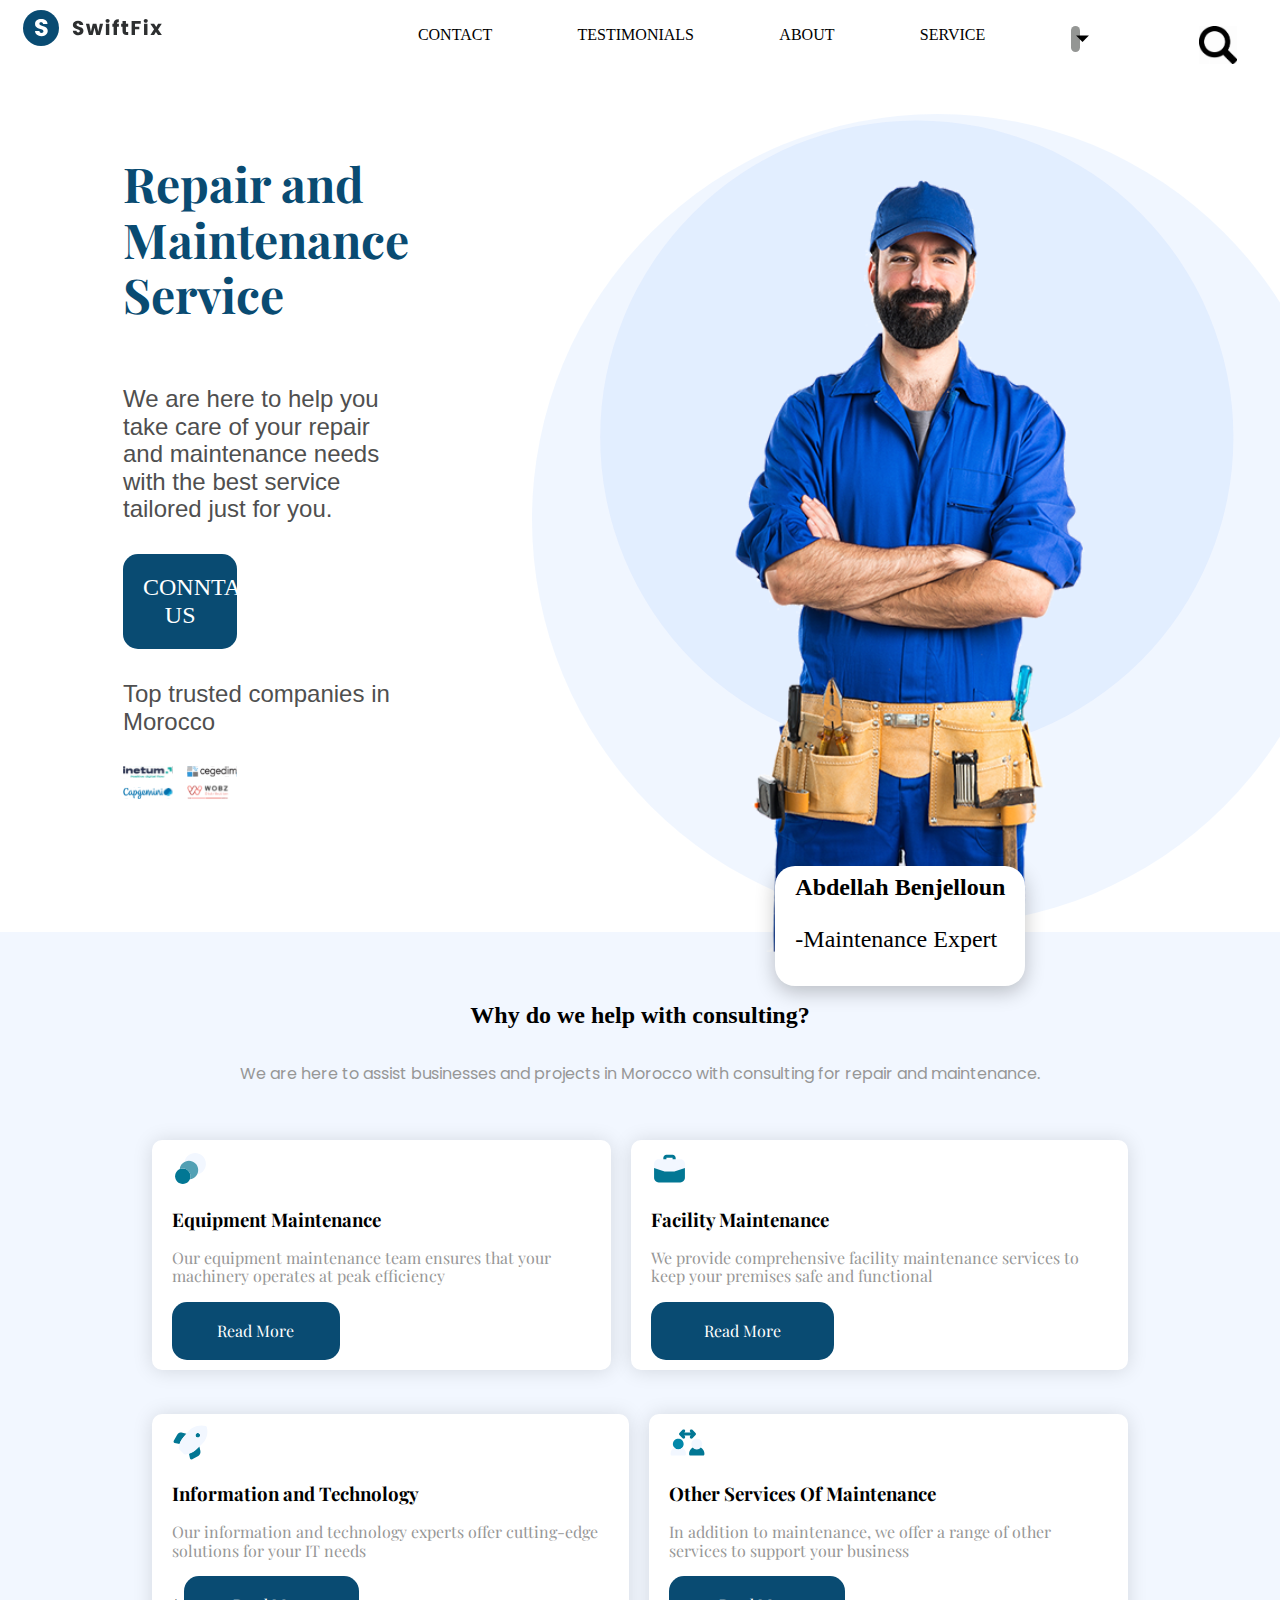
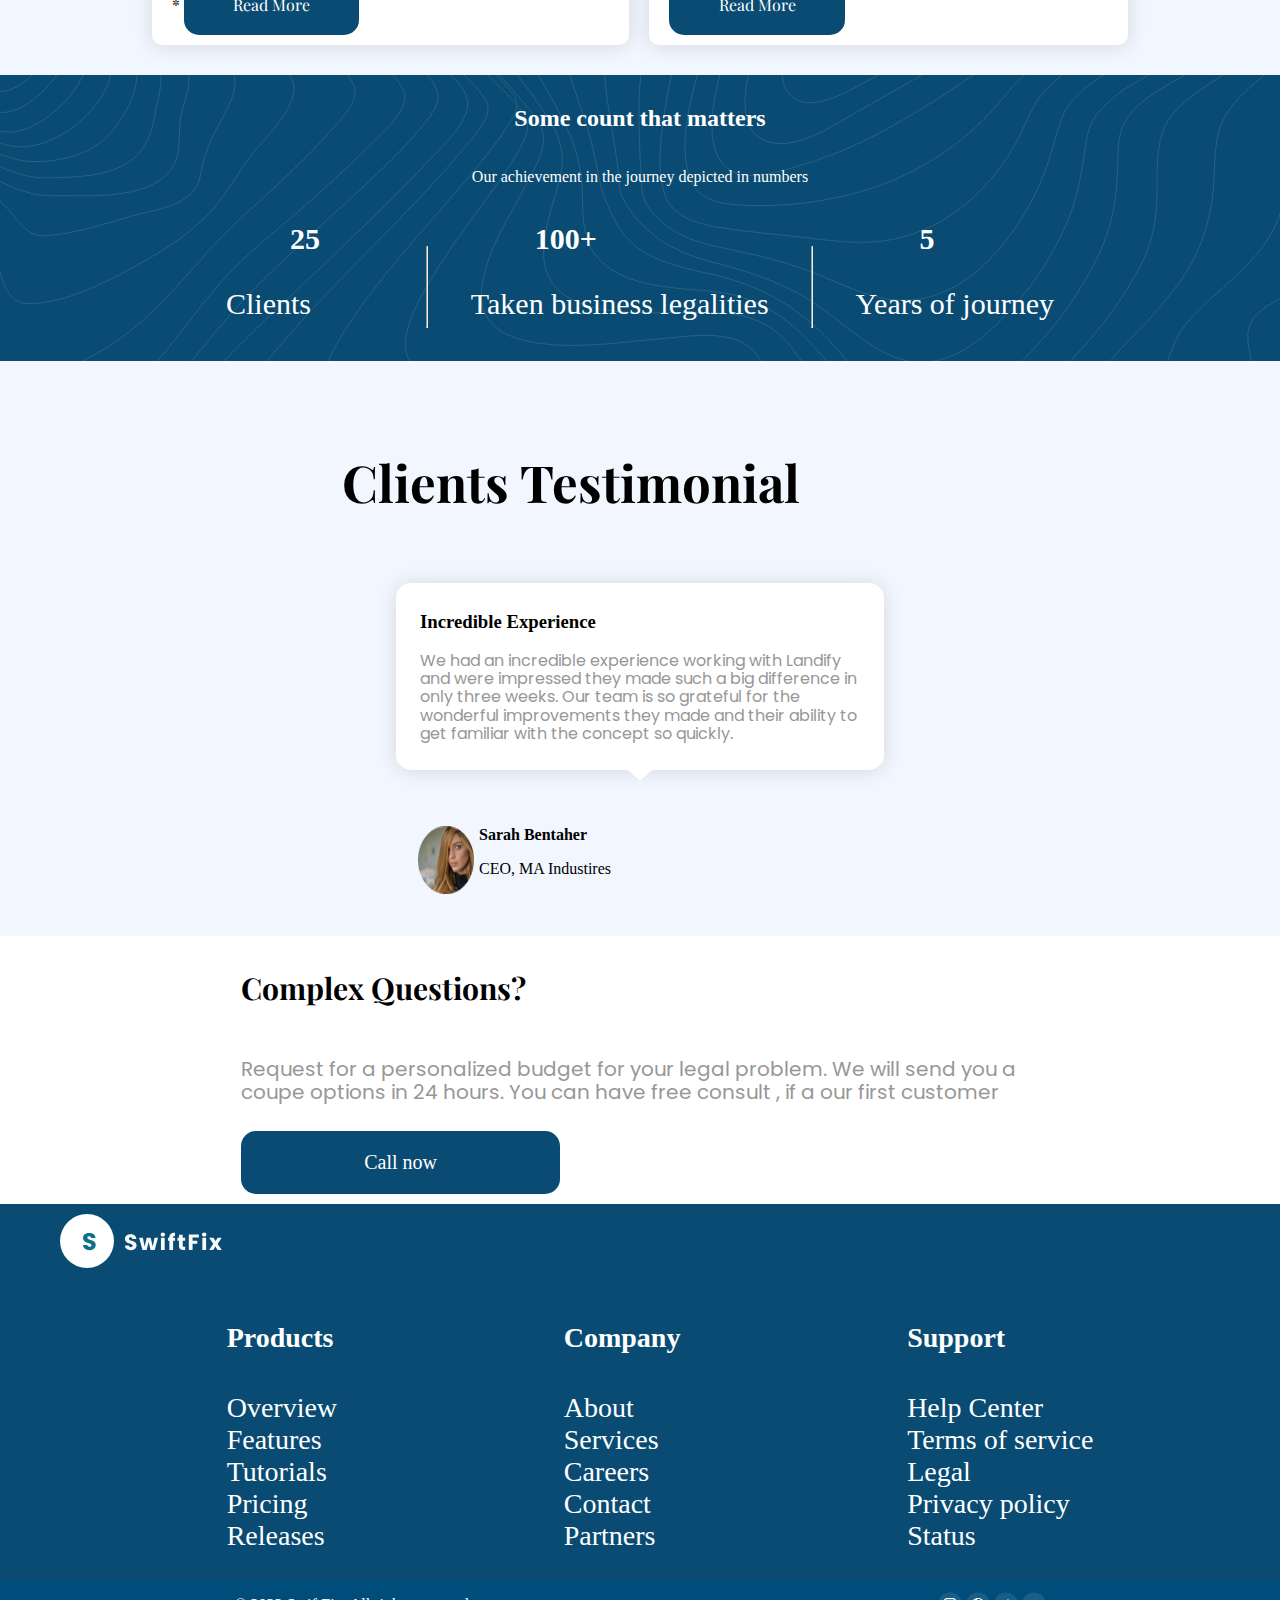
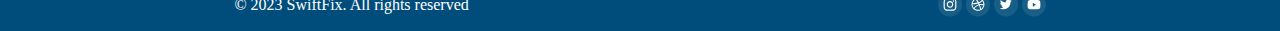
==== commit 848379ed: "adding testimonial-carousel and services-modals" ====
--- a/index.html
+++ b/index.html
@@ -25,7 +25,9 @@
         <li><a href="about.html">ABOUT</a> </li>
         <li><a href="service.html">SERVICE</a> </li>
         <div class="dropdown">
-            <button onclick="myFunction()" class="dropbtn">Dropdown</button>
+            <button onclick="myFunction()" class="dropbtn"><svg width="15" height="10" viewBox="0 0 42 25">
+                <path d="M3 3L21 21L39 3"  stroke-width="7" stroke-linecap="round"/>
+            </svg></button>
             <div id="myDropdown" class="dropdown-content">
               <a href="#">Equipment</a>
               <a href="#">Facility</a>
@@ -69,30 +71,59 @@
     </div>
     <div class="cartes_service">
         <div class="services">
-            
             <div class="service_box">
                 <img src="images/logo_maintenance.svg" alt="">
                 <h3 class="title_size">Equipment Maintenance</h3>
                 <p class="paragraph_size">Our equipment maintenance team ensures that your machinery operates at peak efficiency</p>
+                <button onclick="openModal('equipmentModal')">Read More</button>
             </div>
             <div class="service_box">
                 <img src="images/Bag.svg" alt="">
                 <h3 class="title_size">Facility Maintenance</h3>
                 <p class="paragraph_size">We provide comprehensive facility maintenance services to keep your premises safe and functional</p>
+                <button onclick="openModal('facilityModal')">Read More</button>
             </div>
         </div>
         <div class="services">
             <div class="service_box">
                 <img src="images/Rocket.svg" alt="">
                 <h3 class="title_size">Information and Technology</h3>
-                <p class="paragraph_size">Our information and technology experts offer cutting-edge solutions for your IT needs</p>
+                <p class="paragraph_size">Our information and technology experts offer cutting-edge solutions for your IT needs</p>*
+                <button onclick="openModal('information')">Read More</button>
             </div>
             <div class="service_box">
                 <img src="images/services.svg" alt="">
                 <h3 class="title_size">Other Services Of Maintenance</h3>
                 <p class="paragraph_size">In addition to maintenance, we offer a range of other services to support your business</p>
-            </div>
-    </div>
+                <button onclick="openModal('otherServices')">Read More</button>
+            </div>
+    </div>
+    <div id="equipmentModal" class="modal">
+        <div class="modal-content">
+            <span class="close" onclick="closeModal('equipmentModal')">&times;</span>
+            <p>Modal content for Equipment Maintenance</p>
+        </div>
+    </div>
+    <div id="facilityModal" class="modal">
+        <div class="modal-content">
+          <span class="close" onclick="closeModal('facilityModal')">&times;</span>
+          <p>Modal content for Facility Maintenance.</p>
+        </div>
+      </div>
+      
+      <div id="information" class="modal">
+        <div class="modal-content">
+          <span class="close" onclick="closeModal('information')">&times;</span>
+          <p>Modal content for Information and Technology.</p>
+        </div>
+      </div>
+      
+      <div id="otherServices" class="modal">
+        <div class="modal-content">
+          <span class="close" onclick="closeModal('otherServices')">&times;</span>
+          <p>Modal content for Other Services of Maintenance.</p>
+        </div>
+      </div>
    </section>
    <section class="Achievement">
     <div class="achievement_text">
--- a/styles/style.css
+++ b/styles/style.css
@@ -224,9 +224,9 @@
     color: green;
   }
   .dropbtn {
-    background-color: #4CAF50;
+    background-color: #949694;
     color: white;
-    padding: 16px;
+    padding: 4px;
     font-size: 16px;
     border: none;
     cursor: pointer;
@@ -248,6 +248,40 @@
   .show {
     display: block;
   }
+  .modal {
+    display: none; 
+    position: fixed; 
+    z-index: 1; 
+    left: 0;
+    top: 0;
+    width: 100%; 
+    height: 100%; 
+    overflow: auto; 
+    background-color: rgba(0,0,0,0.4); 
+}
+
+.modal-content {
+    background-color: #fefefe;
+    margin: 10% auto; 
+    padding: 20px;
+    border: 1px solid #888;
+    width: 80%; 
+    border: solid black;
+    border-radius: 10px;
+}
+
+.close {
+    color: #aaa;
+    float: right;
+    font-size: 28px;
+    font-weight: bold;
+}
+
+.close:hover,.close:focus {
+    color: black;
+    text-decoration: none;
+    cursor: pointer;
+}
 @media  (max-width: 767px) {
     #icons{
         display: block;
